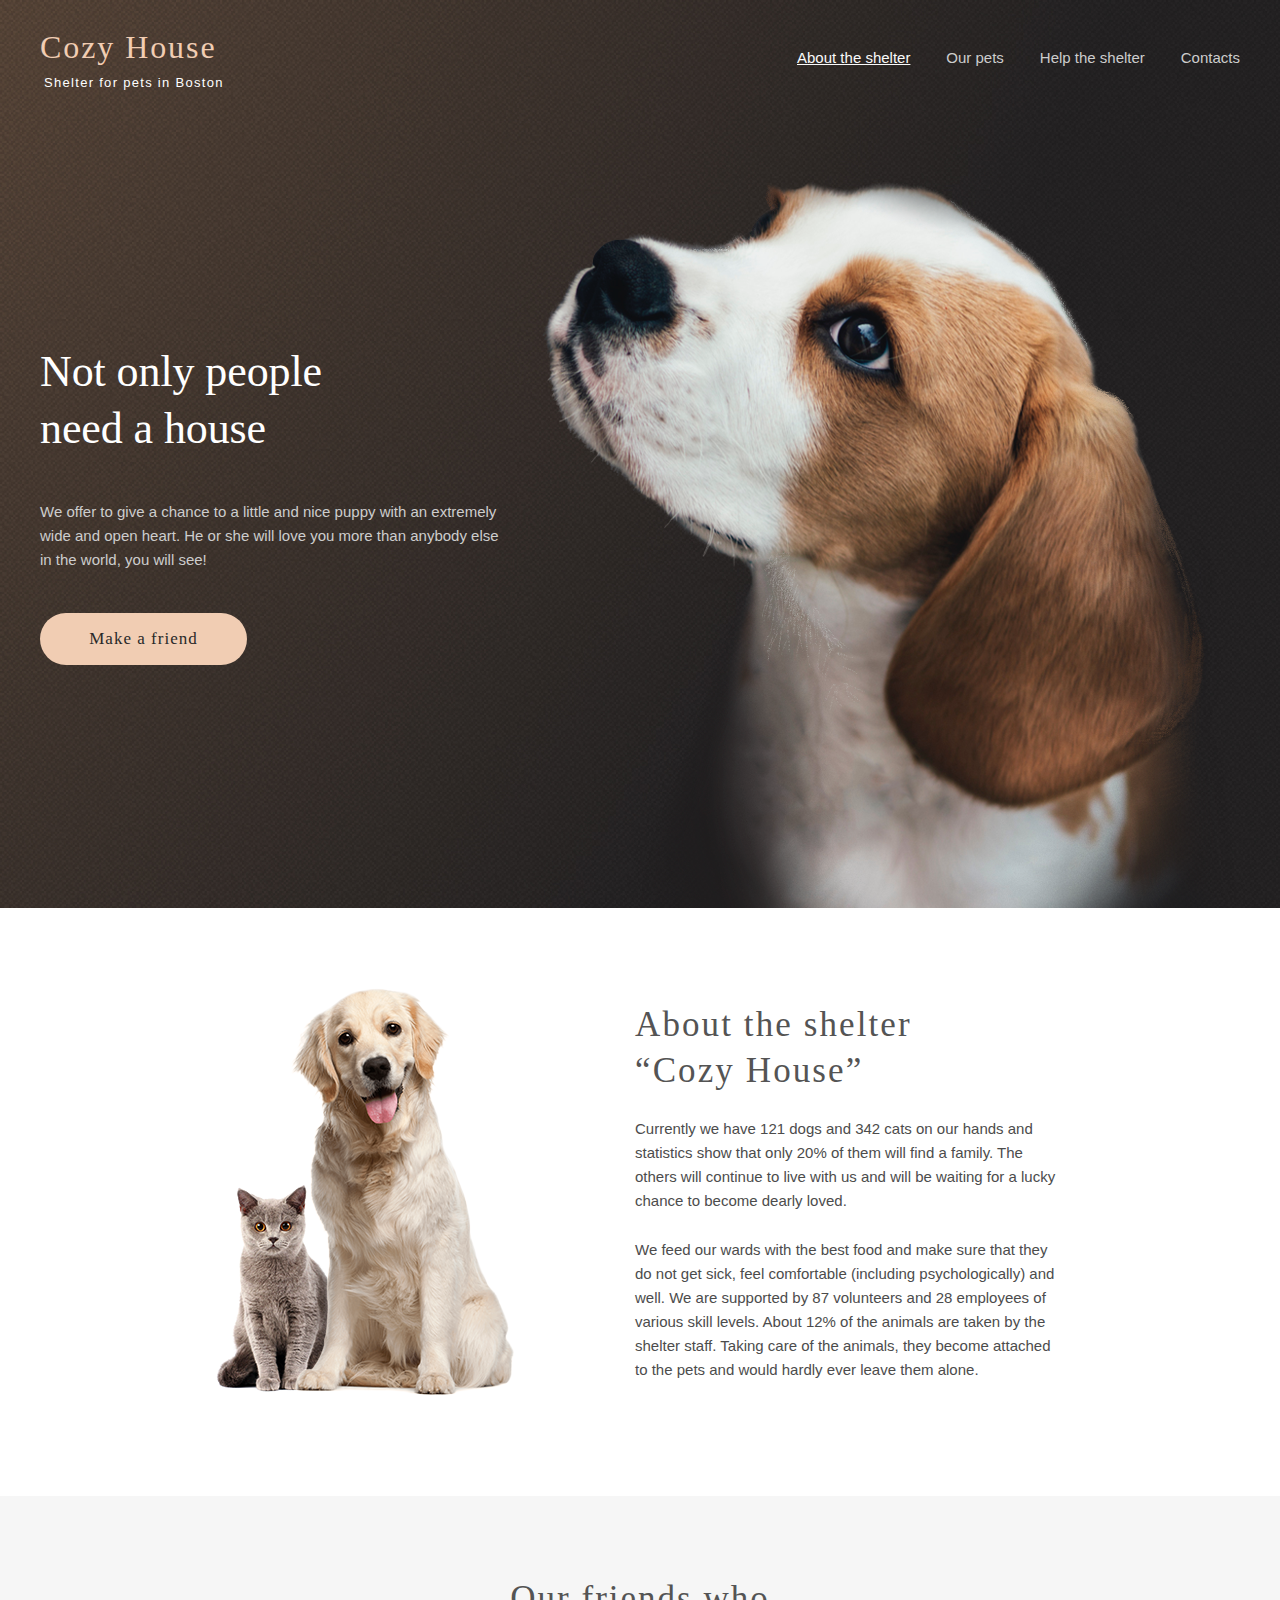
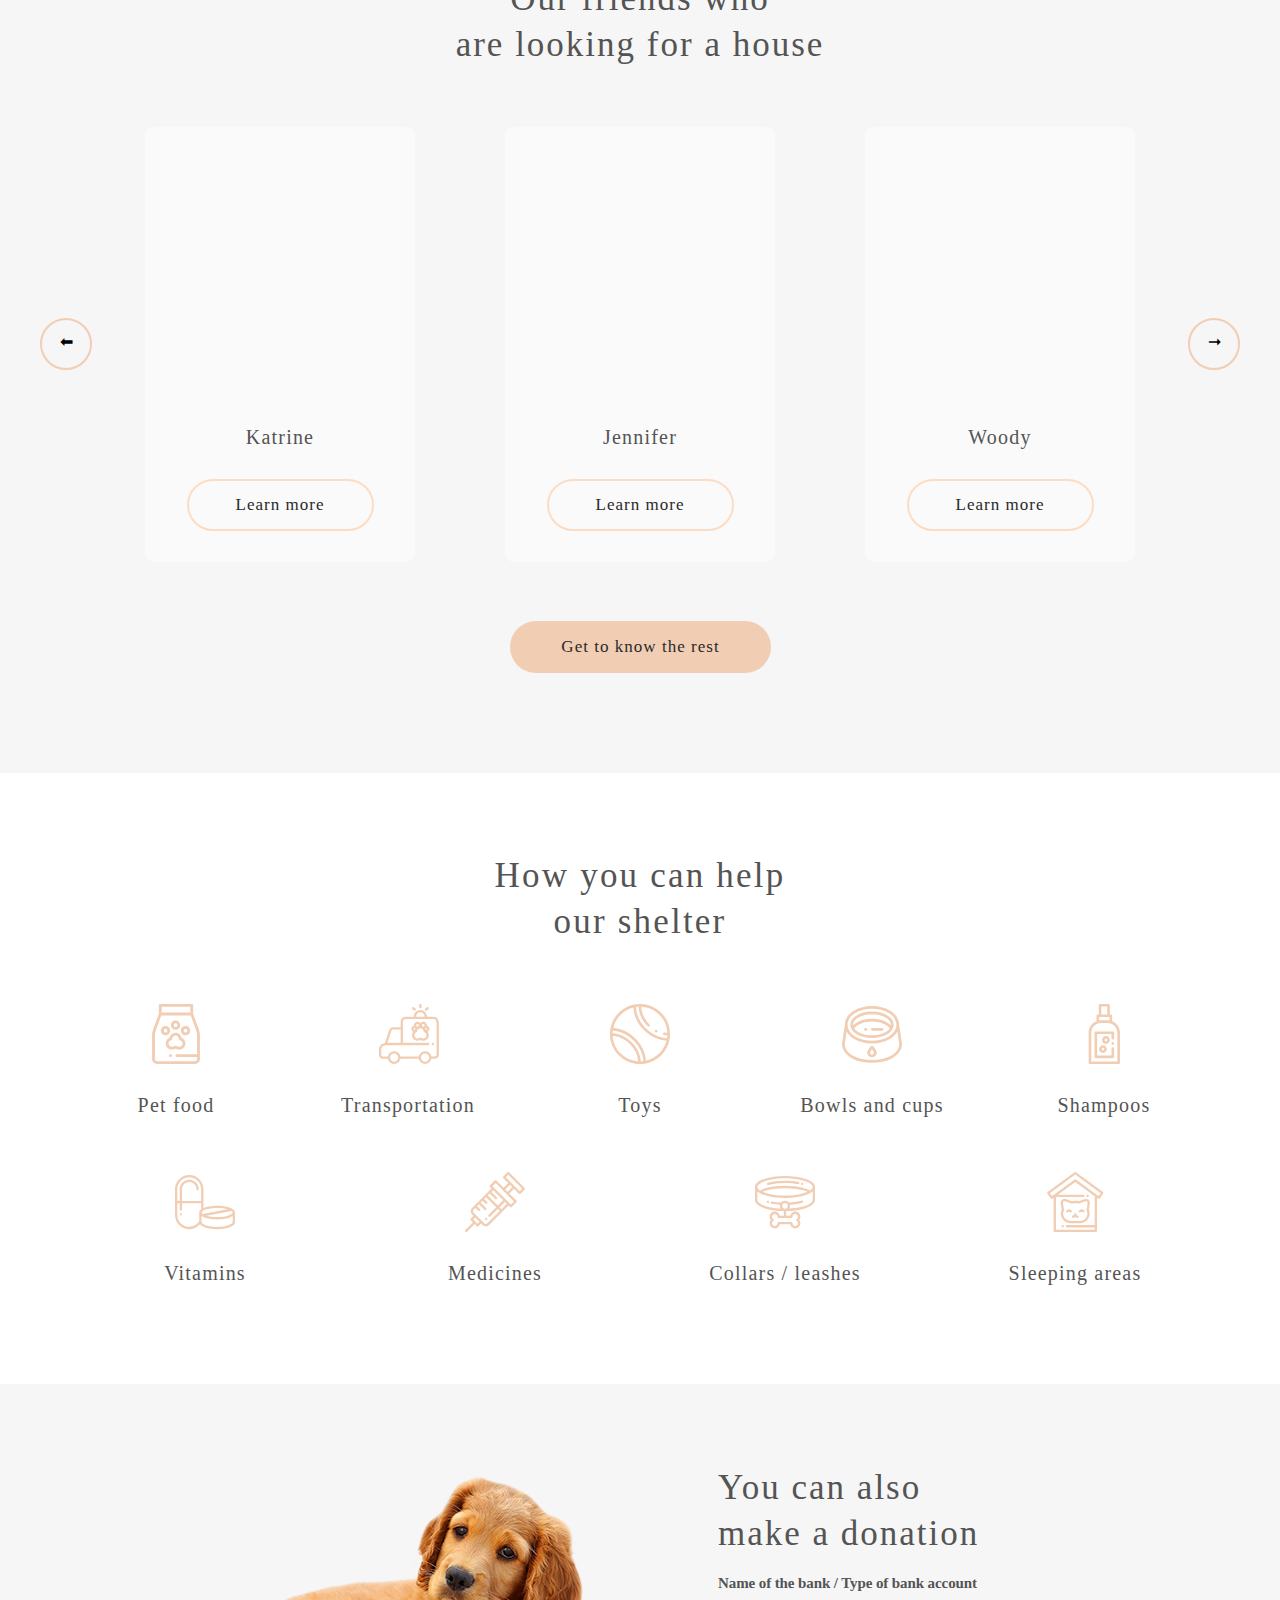
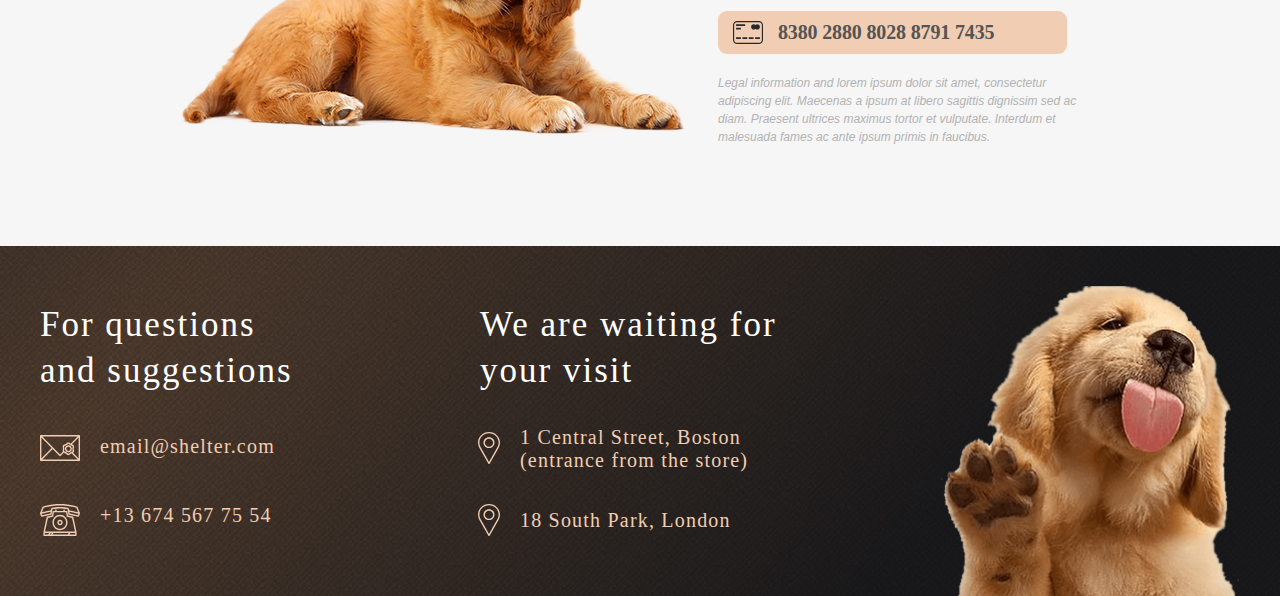
==== main.html @ 19f7050f "feat: refactoring" ====
<!DOCTYPE html>
<html lang="ru">

<head>
    <meta charset="UTF-8">
    <meta name="viewport" content="width=device-width, initial-scale=1.0">
    <link rel="stylesheet" href="style.css">
    <link rel="shortcut icon" href="img/start-dog.png">
    <title>Shelter</title>
</head>

<body>
    <section class="start">
        <header class="startHeader dFlex">
            <div class="">
                <h1 class="startH1">Cozy House</h1>
                <p class="startP">Shelter for pets in Boston</p>
            </div>
            <nav>
                <ul class="navbar dFlex">
                    <li><a href="#" class="navA navAActive">About the shelter</a></li>
                    <li><a href="ourPets.html" class="navA">Our pets</a></li>
                    <li><a href="#help" class="navA">Help the shelter</a></li>
                    <li><a href="#footer" class="navA">Contacts</a></li>
                </ul>
            </nav>
        </header>
        <main class="startMain dFlex">
            <div class="startText">
                <h2 class="startTextH2">Not only people </br>need a house</h2>
                <p class="startTextP">
                    We offer to give a chance to a little and
                    nice puppy with an extremely wide and open heart. He or she
                    will love you more than anybody else in the world, you will see!
                </p>
                <button type="button" class="startBtn btn">Make a friend</button>
            </div>
            <div class="startImg">
            </div>
        </main>
    </section>

    <section class="about">
        <div class="aboutBox dFlex">
            <div class="aboutImg"></div>
            <div class="aboutText">
                <div class="aboutTextH3">
                    About the shelter </br>“Cozy House”
                </div>
                <p class="aboutTextP aboutTextPMargin">
                    Currently we have 121 dogs and 342 cats on our hands and statistics
                    show that only 20% of them will find a family. The others will
                    continue to live with us and will be waiting for a lucky chance
                    to become dearly loved.
                </p>
                <p class="aboutTextP">
                    We feed our wards with the best food and make sure that they do
                    not get sick, feel comfortable (including psychologically) and
                    well. We are supported by 87 volunteers and 28 employees of various
                    skill levels. About 12% of the animals are taken by the shelter
                    staff. Taking care of the animals, they become attached to the
                    pets and would hardly ever leave them alone.
                </p>
            </div>
        </div>
    </section>
    <section class="pets">
        <h3 class="petsH3">Our friends who </br>are looking for a house</h3>
        <div class="petsSliderBox dFlex">
            <div class="sliderArrLeft sliderArr">&#11013;</div>
            <div class="petsSlider dFlex">
                <div class="petCard">
                    <div class="petCardImg imgKatrine"></div>
                    <div class="petCardName"> Katrine </div>
                    <button type="button" class="petCardBtn btn">Learn more</button>
                </div>
                <div class="petCard">
                    <div class="petCardImg imgJennifer"></div>
                    <div class="petCardName"> Jennifer </div>
                    <button type="button" class="petCardBtn btn">Learn more</button>
                </div>
                <div class="petCard">
                    <div class="petCardImg imgWoody"></div>
                    <div class="petCardName"> Woody </div>
                    <button type="button" class="petCardBtn btn">Learn more</button>
                </div>
            </div>
            <div class="sliderArrRight sliderArr">&#10142;</div>
        </div>
        <button type="button" class="petsBtn btn">Get to know the rest</button>
    </section>
    <section class="help" id="help">
        <h3 class="helpH3">How you can help </br>our shelter</h3>
        <div class="helpList dFlex">
            <div class="helpListBox">
                <div class="helpImgPetFood helpImg"></div>
                <h4 class="helpListName">
                    Pet food
                </h4>
            </div>
            <div class="helpListBox">
                <div class="helpImgTransportation helpImg"></div>
                <h4 class="helpListName">
                    Transportation
                </h4>
            </div>
            <div class="helpListBox">
                <div class="helpImgToys helpImg"></div>
                <h4 class="helpListName">
                    Toys
                </h4>
            </div>
            <div class="helpListBox">
                <div class="helpImgBowlsAndCups helpImg"></div>
                <h4 class="helpListName">
                    Bowls and cups
                </h4>
            </div>
            <div class="helpListBox">
                <div class="helpImgShampoos helpImg"></div>
                <h4 class="helpListName">
                    Shampoos
                </h4>
            </div>
            <div class="helpListBox">
                <div class="helpImgVitamins helpImg"></div>
                <h4 class="helpListName">
                    Vitamins
                </h4>
            </div>
            <div class="helpListBox">
                <div class="helpImgMedicines helpImg"></div>
                <h4 class="helpListName">
                    Medicines
                </h4>
            </div>
            <div class="helpListBox">
                <div class="helpImgCollarsLeashes helpImg"></div>
                <h4 class="helpListName">
                    Collars / leashes
                </h4>
            </div>
            <div class="helpListBox">
                <div class="helpImgSleepingAreas helpImg"></div>
                <h4 class="helpListName">
                    Sleeping areas
                </h4>
            </div>
        </div>
    </section>
    <section class="donation dFlex">
        <div class="donationImg"></div>
        <div class="donationBlock">
            <h3 class="donationH3">You can also </br>make a donation</h3>
            <h5 class="donationH5">Name of the bank / Type of bank account</h5>
            <div class="donationCredit">
                <div class="donationCreditBox dFlex">
                    <div class="donationCreditImg"></div>
                    <h4 class="donationCreditNum">8380 2880 8028 8791 7435</h4>
                </div>
            </div>
            <div class="donationCreditP">
                Legal information and lorem ipsum dolor sit amet, consectetur
                adipiscing elit. Maecenas a ipsum at libero sagittis dignissim
                sed ac diam. Praesent ultrices maximus tortor et vulputate.
                Interdum et malesuada fames ac ante ipsum primis in faucibus.
            </div>
        </div>
    </section>
    <section class="footer dFlex" id="footer">
        <div class="footerBox">
            <h3 class="footerH3">For questions </br>and suggestions</h3>
            <div class="footerMailMargin dFlex">
                <div class="footerMailImg"></div>
                <h4>email@shelter.com</h4>
            </div>
            <div class="dFlex">
                <div class="footerPhoneImg"></div>
                <h4>+13 674 567 75 54</h4>
            </div>
        </div>
        <div class="footerBox footerBoxCenter">
            <h3 class="footerH3">We are waiting for your visit</h3>
            <div class="footerPinMargin dFlex">
                <div class="footerPinImg footerPinImgOne"></div>
                <h4 class="footerH4Center">1 Central Street, Boston (entrance from the store)</h4>
            </div>
            <div class="dFlex">
                <div class="footerPinImg footerPinImgTwo"></div>
                <h4>18 South Park, London </h4>
            </div>
        </div>
        <div class="footerBox footerImgDog"></div>
    </section>
    <script src="script.js"></script>
</body>

</html>
---- style.css ----
body, h1, h2, h3, h4, p, ul, ol[class], li, figure, figcaption, blockquote, dl, dd, html {
    margin: 0;
    padding: 0;
}
html {
    scroll-behavior: smooth;
    width: 1280px;
    max-width: 1280px;
    min-width: 250px;
    margin: 0 auto;
    -webkit-text-size-adjust: 100%;
    font-family: 'Inika';
    font-style: normal;
}
* {
    box-sizing: border-box;
}
.dFlex {
    display: flex;
}
.dNone {
    display: none;
}

.start {
    height: 908px;
    padding: 0 40px;
    background: url(img/start-back.jpg) center;
}
.startHeader {
    padding-top: 30px;
    justify-content: space-between;
}
.startH1 {
    font-family: 'Georgia';
    font-weight: 400;
    font-size: 32px;
    line-height: 110%;
    letter-spacing: 0.06em;
    color: #F1CDB3;
}
.startP {
    margin: 10px 0 0 4px;
    font-family: 'Arial';
    line-height: 15px;
    font-size: 13px;
    letter-spacing: 0.1em;
    color: #FFF;
}
.navbar {
    margin-top: 16px;
    width: 443px;
    justify-content: space-between;
    list-style-type: none;
}
.navA {
    font-family: 'Arial';
    font-size: 15px;
    line-height: 160%;
    color: #CDCDCD;
    text-decoration: none;
}
.navA:hover {
    color: #FAFAFA;
    cursor: pointer;
}
.navAActive {
    color: #FAFAFA;
    text-decoration: underline;
}
.navAActive:hover {
    cursor: default;
}
.startMain {
    margin-top: 90px;
    justify-content: space-between;
}
.startText {
    margin-top: 163px;
    width: 460px;
}
.startTextH2 {
    font-family: 'Georgia';
    font-weight: 100;
    font-size: 44px;
    line-height: 130%;
    color: #FFF;
    letter-spacing: -0.1px;
}
.startTextP {
    margin: 42px 0 41px;
    font-family: 'Arial';
    font-size: 15px;
    line-height: 160%;
    color: #CDCDCD;
}
.startImg {
    background: url(img/start-dog.png) center;
    width: 698px;
    height: 728px;
}
.startBtn {
    padding: 15px 35px;
    width: 207px;
    height: 52px;
}
.btn {
    background: #F1CDB3;
    border: none;
    border-radius: 100px;
    font-family: 'Georgia';
    font-size: 17px;
    line-height: 130%;
    letter-spacing: 0.06em;
    color: #292929;
}
.btn:hover {
    cursor: pointer;
    background: #FDDCC4;
}
.about {
    background-color: #FFF;
    padding: 80px 215px;
    height: 588px;
}
.aboutBox {
    width: 850px;
    justify-content: space-between;
}
.aboutImg {
    background: url(img/about-pets.png) center;
    width: 300px;
    height: 408px;
}
.aboutText {
    width: 430px;
}
.aboutTextH3 {
    margin-top: 14px;
    font-family: 'Georgia';
    font-size: 35px;
    line-height: 130%;
    letter-spacing: 0.06em;
    color: #545454;
}
.aboutTextP {
    font-family: 'Arial';
    font-size: 15px;
    line-height: 160%;
    color: #4C4C4C;
}
.aboutTextPMargin {
    margin: 24px 0 25px;

}
.pets {
    padding: 80px 40px;
    height: 877px;
    background-color: #F6F6F6;
}
.petsH3 {
    text-align: center;
    font-family: 'Georgia';
    font-weight: 100;
    font-size: 35px;
    line-height: 130%;
    color: #545454;
    letter-spacing: 2px;
}
.petsSliderBox {
    margin-top: 60px;
}
.petsSlider {
    width: 990px;
    margin: 0 53px;
    justify-content: space-between;
}
.sliderArr {
    border-radius: 100%;
    border: 2px solid #F1CDB3;
    width: 52px;
    height: 52px;
    margin-top: 191px;
    padding-top: 12px;
    text-align: center;
    align-items: center;
}
.sliderArr:hover {
    cursor: pointer;
    background: #F1CDB3;
}

.petCard {
    width: 270px;
    height: 435px;
    background: #FAFAFA;
    border-radius: 9px;
    overflow: hidden;
}
.petCard:hover, .petsCard:hover {
    cursor: pointer;
    box-shadow: 0px 4px 4px rgba(0, 0, 0, 0.25);
}
.petCardImg {
    width: 270px;
    height: 270px;
}
.petCardName {
    margin-top: 29px;
    margin-bottom: 30px;
    font-family: 'Georgia';
    font-size: 20px;
    line-height: 23px;
    align-items: center;
    text-align: center;
    letter-spacing: 0.06em;
    color: #545454;
}
.petCardBtn {
    margin: 0 41.5px;
    background-color: #FAFAFA;
    width: 187px;
    height: 52px;
    border: 2px solid #FDDCC4;
}
.petsBtn {
    margin: 0 470px;
    margin-top: 59px;
    font-family: 'Georgia';
    font-size: 17px;
    line-height: 130%;
    letter-spacing: 0.06em;
    color: #292929;
    width: 261px;
    height: 52px;
}
.imgKatrine {
    background: url(img/pets-Katrine.jpg) center;
}
.imgJennifer {
    background: url(img/pets-Jennifer.jpg) center;
}
.imgWoody {
    background: url(img/pets-Woody.jpg) center;
}
.imgSophia {
    background: url(img/pets-Sophia.jpg) center;
}
.imgTimmy {
    background: url(img/pets-Timmy.jpg) center;
}
.imgCharly {
    background: url(img/pets-Charly.jpg) center;
}
.imgScarlett {
    background: url(img/pets-Scarlett.jpg) center;
}
.imgFreddie {
    background: url(img/pets-Freddie.jpg) center;
}
.help {
    height: 611px;
    background-color: #FFF;
    padding: 80px 60px;
}
.helpH3 {
    font-family: 'Georgia';
    font-weight: 100;
    font-size: 35px;
    line-height: 130%;
    align-items: center;
    letter-spacing: 2.2px;
    color: #545454;
    text-align: center;
}
.helpList {
    margin: auto;
    margin-top: 5px;
    /* width: 1050px; */
    justify-content: space-around;
    text-align: center;
    align-items: center;
    flex-flow: row wrap;
}
.helpListBox {
    margin-top: 55px;
    height: 113px;
    width: 200px;
}
.helpImg {
    height: 60px;
    background-position: center;
    background-repeat: no-repeat;
}
.helpImgPetFood {
    background-image: url(img/pet-food.svg);
}
.helpImgTransportation {
    background-image: url(img/transportation.svg);
}
.helpImgBowlsAndCups {
    background-image: url(img/bowls-and-cups.svg);
}
.helpImgShampoos {
    background-image: url(img/shampoos.svg);
}
.helpImgVitamins {
    background-image: url(img/vitamins.svg);
}
.helpImgToys {
    background-image: url(img/toys.svg);
}
.helpImgMedicines {
    background-image: url(img/medicines.svg);
}
.helpImgCollarsLeashes {
    background-image: url(img/collars-or-leashes.svg);
}
.helpImgSleepingAreas {
    background-image: url(img/sleeping-area.svg);
}
.helpListName {
    margin-top: 30px;
    font-family: 'Georgia';
    font-weight: 100;
    font-size: 20px;
    line-height: 115%;
    letter-spacing: 0.06em;
    color: #545454;
}


.donation {
    height: 462px;
    background-color: #F6F6F6;
    padding: 80px 182px;
    justify-content: space-between;
}
.donationImg {
    margin-top: 11px;
    height: 261px;
    width: 505px;
    background: url(img/donation-dog.png) center;
}
.donationBlock {
    width: 380px;
}
.donationH3 {
    margin-top: 1px;
    font-family: 'Georgia';
    font-weight: 100;
    font-size: 35px;
    line-height: 130%;
    align-items: center;
    letter-spacing: 2px;
    color: #545454;
    margin-bottom: -1px;
}
.donationH5 {
    margin-top: 20px;
    font-family: 'Georgia';
    font-size: 15px;
    line-height: 110%;
    letter-spacing: -0.1px;
    color: #545454;
}
.donationCredit {
    margin-top: -6px;
    width: 349px;
    height: 43px;
    background: #F1CDB3;
    border-radius: 9px;
}
.donationCreditBox {
    padding: 10px 15px 10px 15px;
}
.donationCreditImg {
    background: url(img/credit-card.svg) center;
    width: 30px;
    height: 23px;
}
.donationCreditNum {
    margin-left: 15px;
    font-family: 'Georgia';
    font-size: 20px;
    line-height: 115%;
    /* letter-spacing: 0.06em; */
    letter-spacing: -0.15px;
    color: #545454;
}
.donationCreditP {
    margin-top: 20px;
    font-family: 'Arial';
    font-style: italic;
    font-size: 12px;
    line-height: 18px;
    color: #B2B2B2;
}
.footer {
    height: 350px;
    background-color: #0ff3;
    background: url(img/footer-back.jpg) center;
    padding: 40px 40px 0;
    justify-content: space-between;
}
.footerBox {
    width: 300px;
    height: 310px;
}
.footerH3 {
    margin-top: 16px;
    font-family: 'Georgia';
    font-weight: 100;
    font-size: 35px;
    line-height: 130%;
    letter-spacing: 2px;
    color: #FFF;
}
.footerImgDog {
    background: url(img/footer-dog.png);
}
.footerBox h4 {
    margin-left: 20px;
    font-family: 'Georgia';
    font-weight: 100;
    font-size: 20px;
    line-height: 115%;
    letter-spacing: 0.06em;
    color: #F1CDB3;
}
.footerMailImg {
    background: url(img/mail.svg) center;
    width: 40px;
    height: 26px;
}
.footerPhoneImg {
    background: url(img/phone.svg) center;
    width: 40px;
    height: 32px;
}
.footerPinImg {
    background: url(img/pin.svg) center;
    width: 22px;
    height: 32px;
    margin-left: -2px;
}
.footerMailMargin {
    margin: 42px 0 43px;
}
.footerPinMargin {
    margin-top: 33px;
    margin-bottom: 37px;
}
.footerH4Center {
    width: 260px;
}
.footerBoxCenter {
    margin-left: -20px;
}
.footerPinImgOne {
    margin-top: 6px;
}
.footerPinImgTwo {
    margin-top: -5px;
}
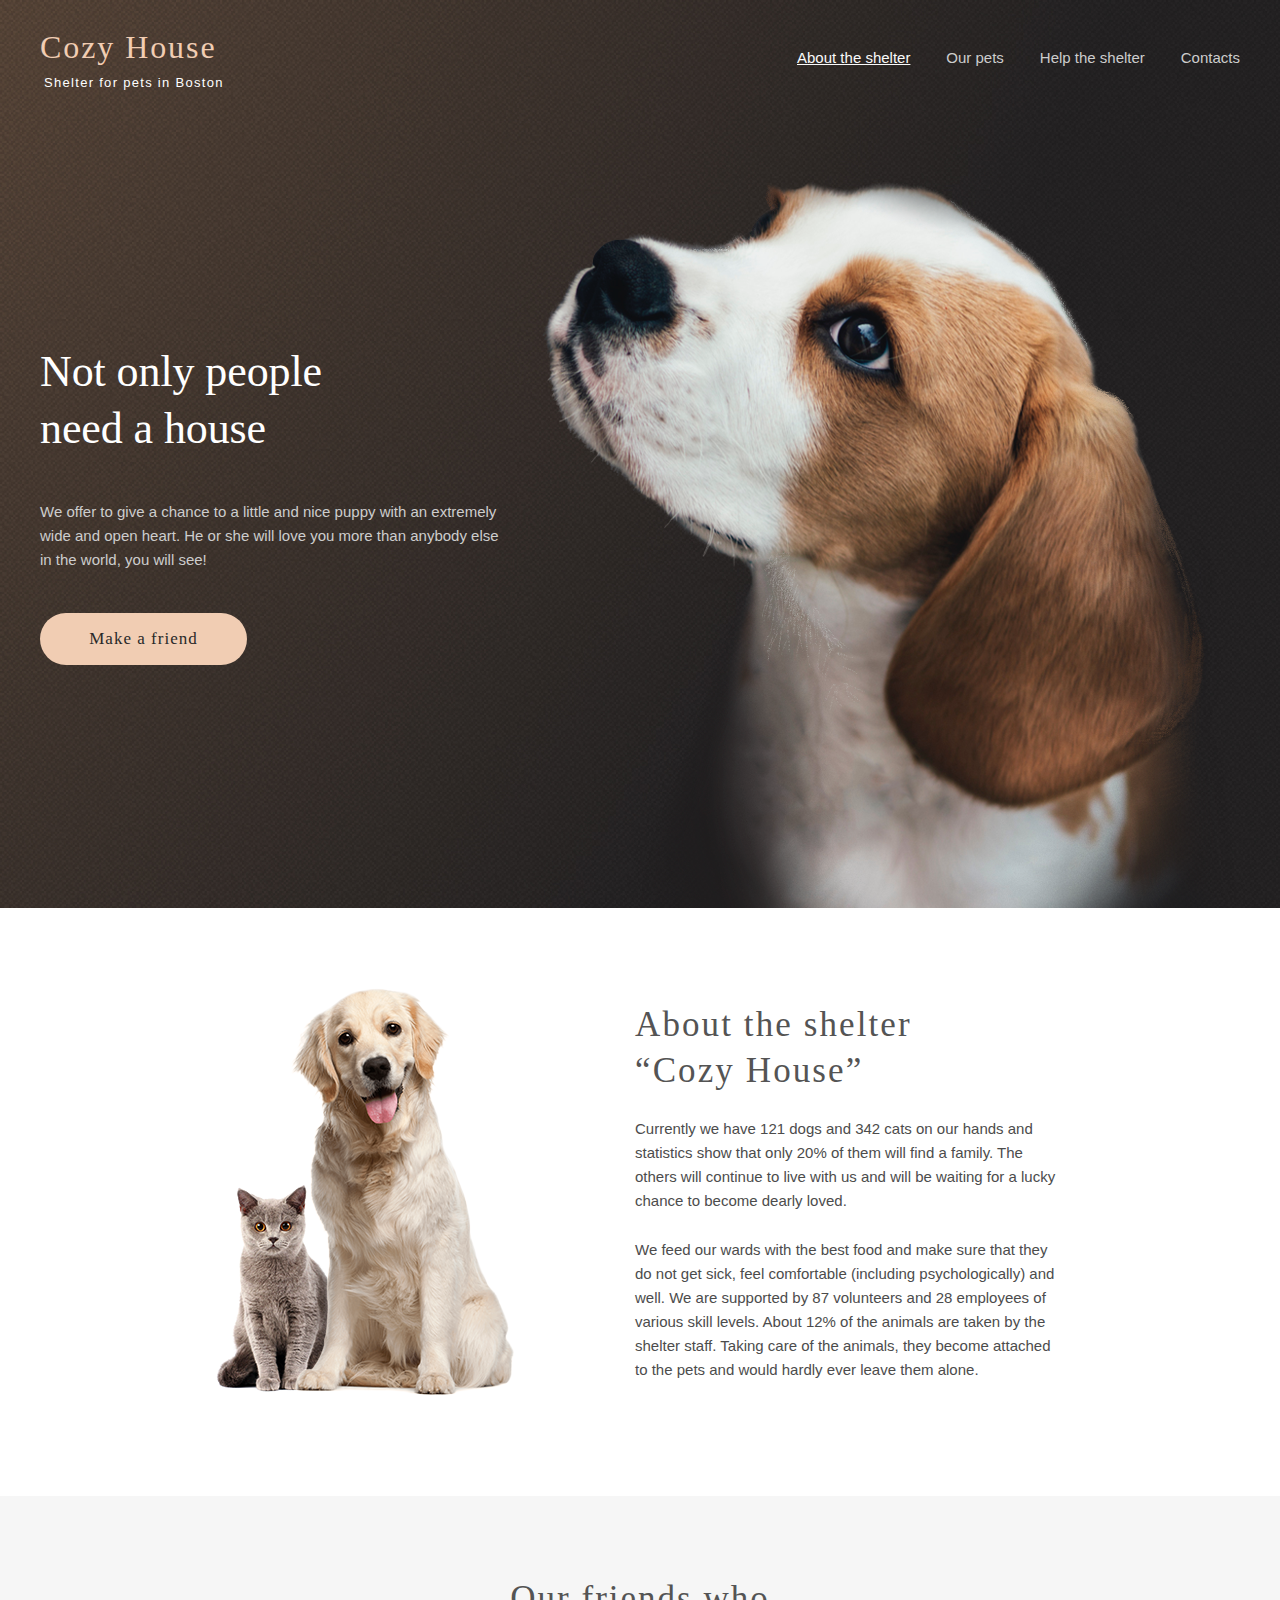
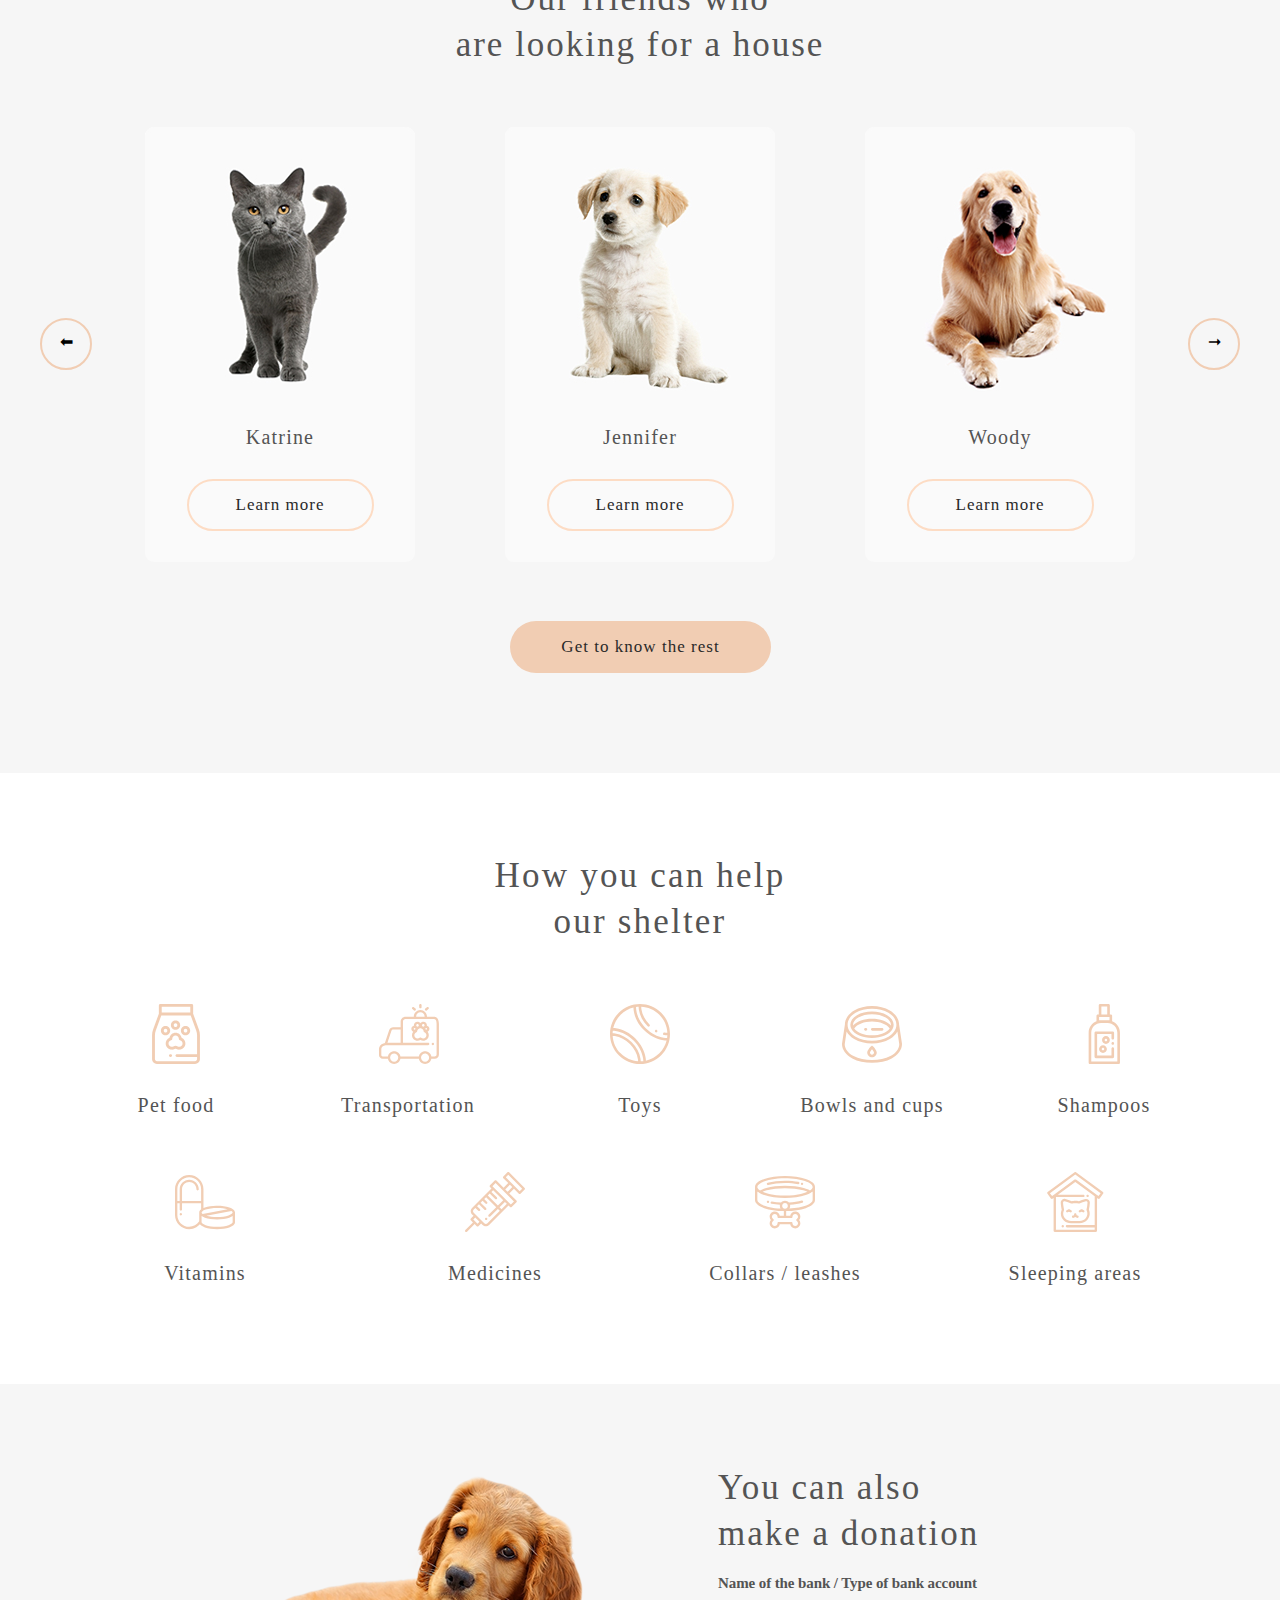
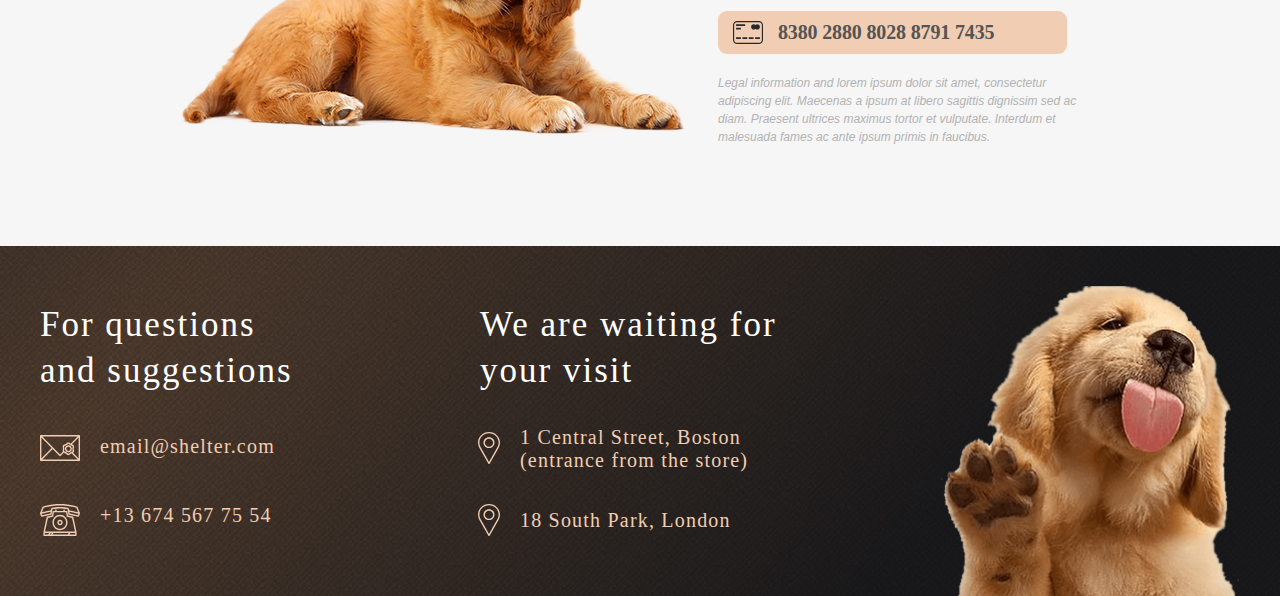
==== commit 8f09a97d: "feat: last refactoring" ====
--- a/main.html
+++ b/main.html
@@ -12,14 +12,16 @@
 <body>
     <section class="start">
         <header class="startHeader dFlex">
+            <a href="#" class="logoLink">
             <div class="">
                 <h1 class="startH1">Cozy House</h1>
                 <p class="startP">Shelter for pets in Boston</p>
             </div>
+            </a>
             <nav>
                 <ul class="navbar dFlex">
                     <li><a href="#" class="navA navAActive">About the shelter</a></li>
-                    <li><a href="ourPets.html" class="navA">Our pets</a></li>
+                    <li><a href="Pets.html" class="navA">Our pets</a></li>
                     <li><a href="#help" class="navA">Help the shelter</a></li>
                     <li><a href="#footer" class="navA">Contacts</a></li>
                 </ul>
@@ -33,7 +35,7 @@
                     nice puppy with an extremely wide and open heart. He or she
                     will love you more than anybody else in the world, you will see!
                 </p>
-                <button type="button" class="startBtn btn">Make a friend</button>
+                <a href="#pets"><button type="button" class="startBtn btn">Make a friend</button></a>
             </div>
             <div class="startImg">
             </div>
@@ -64,7 +66,7 @@
             </div>
         </div>
     </section>
-    <section class="pets">
+    <section class="pets" id="pets">
         <h3 class="petsH3">Our friends who </br>are looking for a house</h3>
         <div class="petsSliderBox dFlex">
             <div class="sliderArrLeft sliderArr">&#11013;</div>
@@ -87,7 +89,7 @@
             </div>
             <div class="sliderArrRight sliderArr">&#10142;</div>
         </div>
-        <button type="button" class="petsBtn btn">Get to know the rest</button>
+        <a href="Pets.html"><button type="button" class="petsBtn btn">Get to know the rest</button></a>
     </section>
     <section class="help" id="help">
         <h3 class="helpH3">How you can help </br>our shelter</h3>
@@ -156,7 +158,7 @@
             <div class="donationCredit">
                 <div class="donationCreditBox dFlex">
                     <div class="donationCreditImg"></div>
-                    <h4 class="donationCreditNum">8380 2880 8028 8791 7435</h4>
+                    <a href="#" class="logoLink"><h4 class="donationCreditNum">8380 2880 8028 8791 7435</h4></a>
                 </div>
             </div>
             <div class="donationCreditP">
@@ -172,22 +174,24 @@
             <h3 class="footerH3">For questions </br>and suggestions</h3>
             <div class="footerMailMargin dFlex">
                 <div class="footerMailImg"></div>
-                <h4>email@shelter.com</h4>
+                <a href="mailto:email@shelter.com" class="logoLink"><h4>email@shelter.com</h4></a>
             </div>
             <div class="dFlex">
                 <div class="footerPhoneImg"></div>
-                <h4>+13 674 567 75 54</h4>
+                <a href="tel:+136745677554" class="logoLink"><h4>+13 674 567 75 54</h4></a>
             </div>
         </div>
         <div class="footerBox footerBoxCenter">
             <h3 class="footerH3">We are waiting for your visit</h3>
             <div class="footerPinMargin dFlex">
                 <div class="footerPinImg footerPinImgOne"></div>
-                <h4 class="footerH4Center">1 Central Street, Boston (entrance from the store)</h4>
+                <a href="https://www.google.com/maps/search/Boston" class="logoLink"><h4 class="footerH4Center">
+                    1 Central Street, Boston (entrance from the store)
+                </h4></a>
             </div>
             <div class="dFlex">
                 <div class="footerPinImg footerPinImgTwo"></div>
-                <h4>18 South Park, London </h4>
+                <a href="https://www.google.com/maps/search/London" class="logoLink"><h4>18 South Park, London </h4></a>
             </div>
         </div>
         <div class="footerBox footerImgDog"></div>
--- a/style.css
+++ b/style.css
@@ -31,6 +31,9 @@
     padding-top: 30px;
     justify-content: space-between;
 }
+.logoLink {
+    text-decoration: none;
+}
 .startH1 {
     font-family: 'Georgia';
     font-weight: 400;
@@ -235,28 +238,28 @@
     height: 52px;
 }
 .imgKatrine {
-    background: url(img/pets-Katrine.jpg) center;
+    background: url(img/pets-katrine.jpg) center;
 }
 .imgJennifer {
-    background: url(img/pets-Jennifer.jpg) center;
+    background: url(img/pets-jennifer.jpg) center;
 }
 .imgWoody {
-    background: url(img/pets-Woody.jpg) center;
+    background: url(img/pets-woody.jpg) center;
 }
 .imgSophia {
-    background: url(img/pets-Sophia.jpg) center;
+    background: url(img/pets-sophia.jpg) center;
 }
 .imgTimmy {
-    background: url(img/pets-Timmy.jpg) center;
+    background: url(img/pets-timmy.jpg) center;
 }
 .imgCharly {
-    background: url(img/pets-Charly.jpg) center;
+    background: url(img/pets-charly.jpg) center;
 }
 .imgScarlett {
-    background: url(img/pets-Scarlett.jpg) center;
+    background: url(img/pets-scarlett.jpg) center;
 }
 .imgFreddie {
-    background: url(img/pets-Freddie.jpg) center;
+    background: url(img/pets-freddie.jpg) center;
 }
 .help {
     height: 611px;
